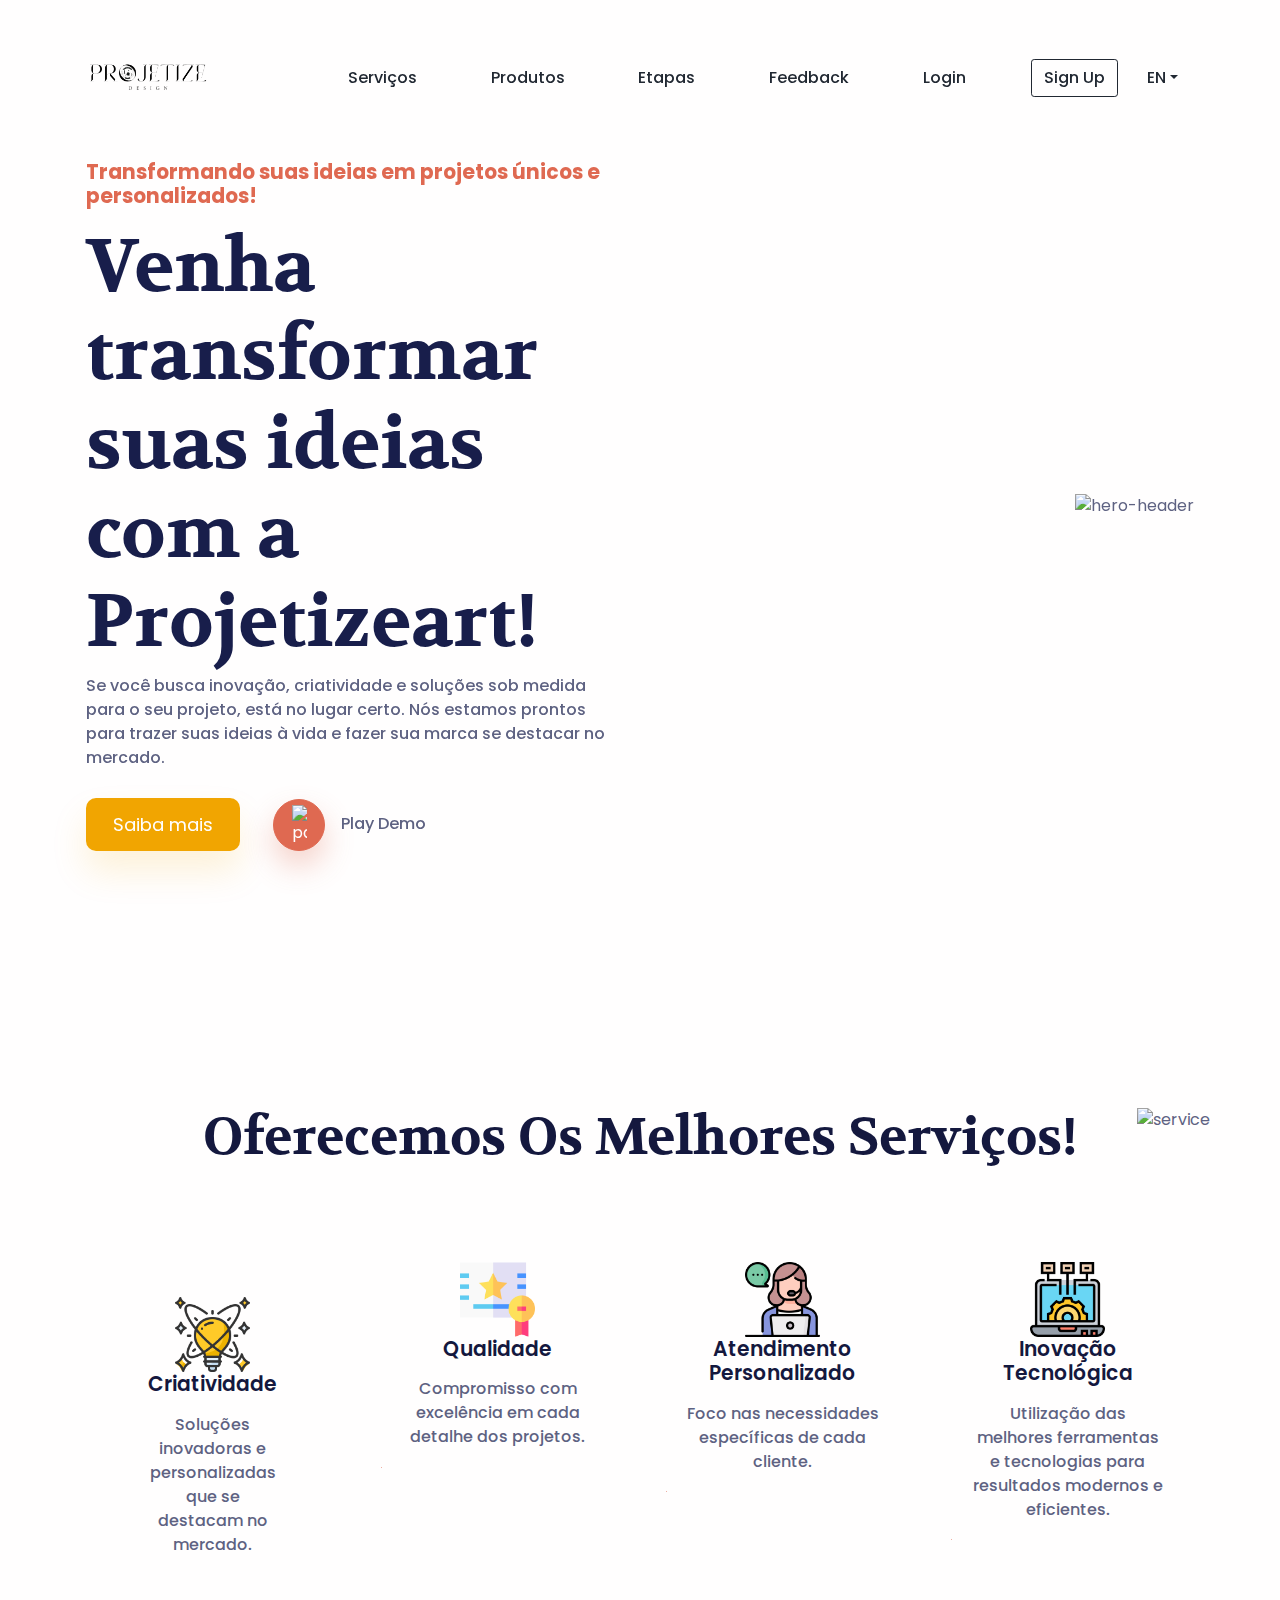
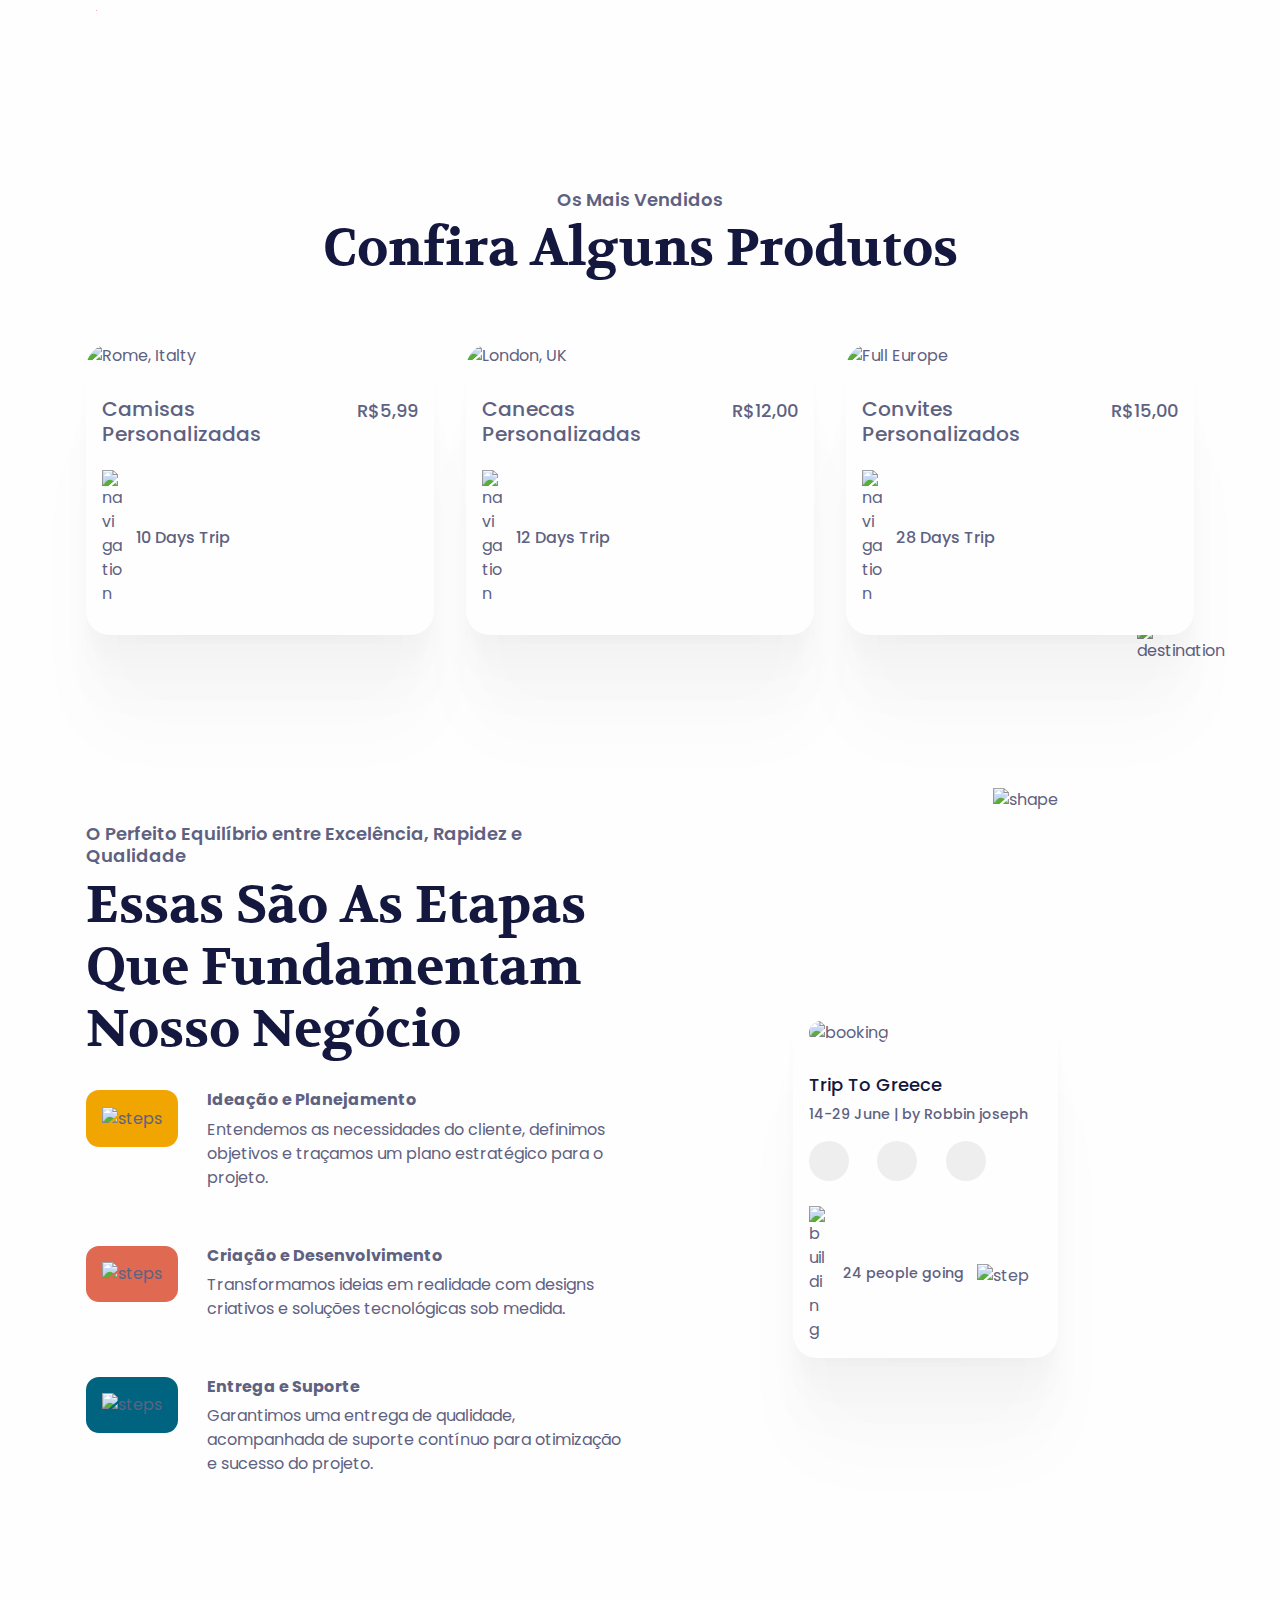
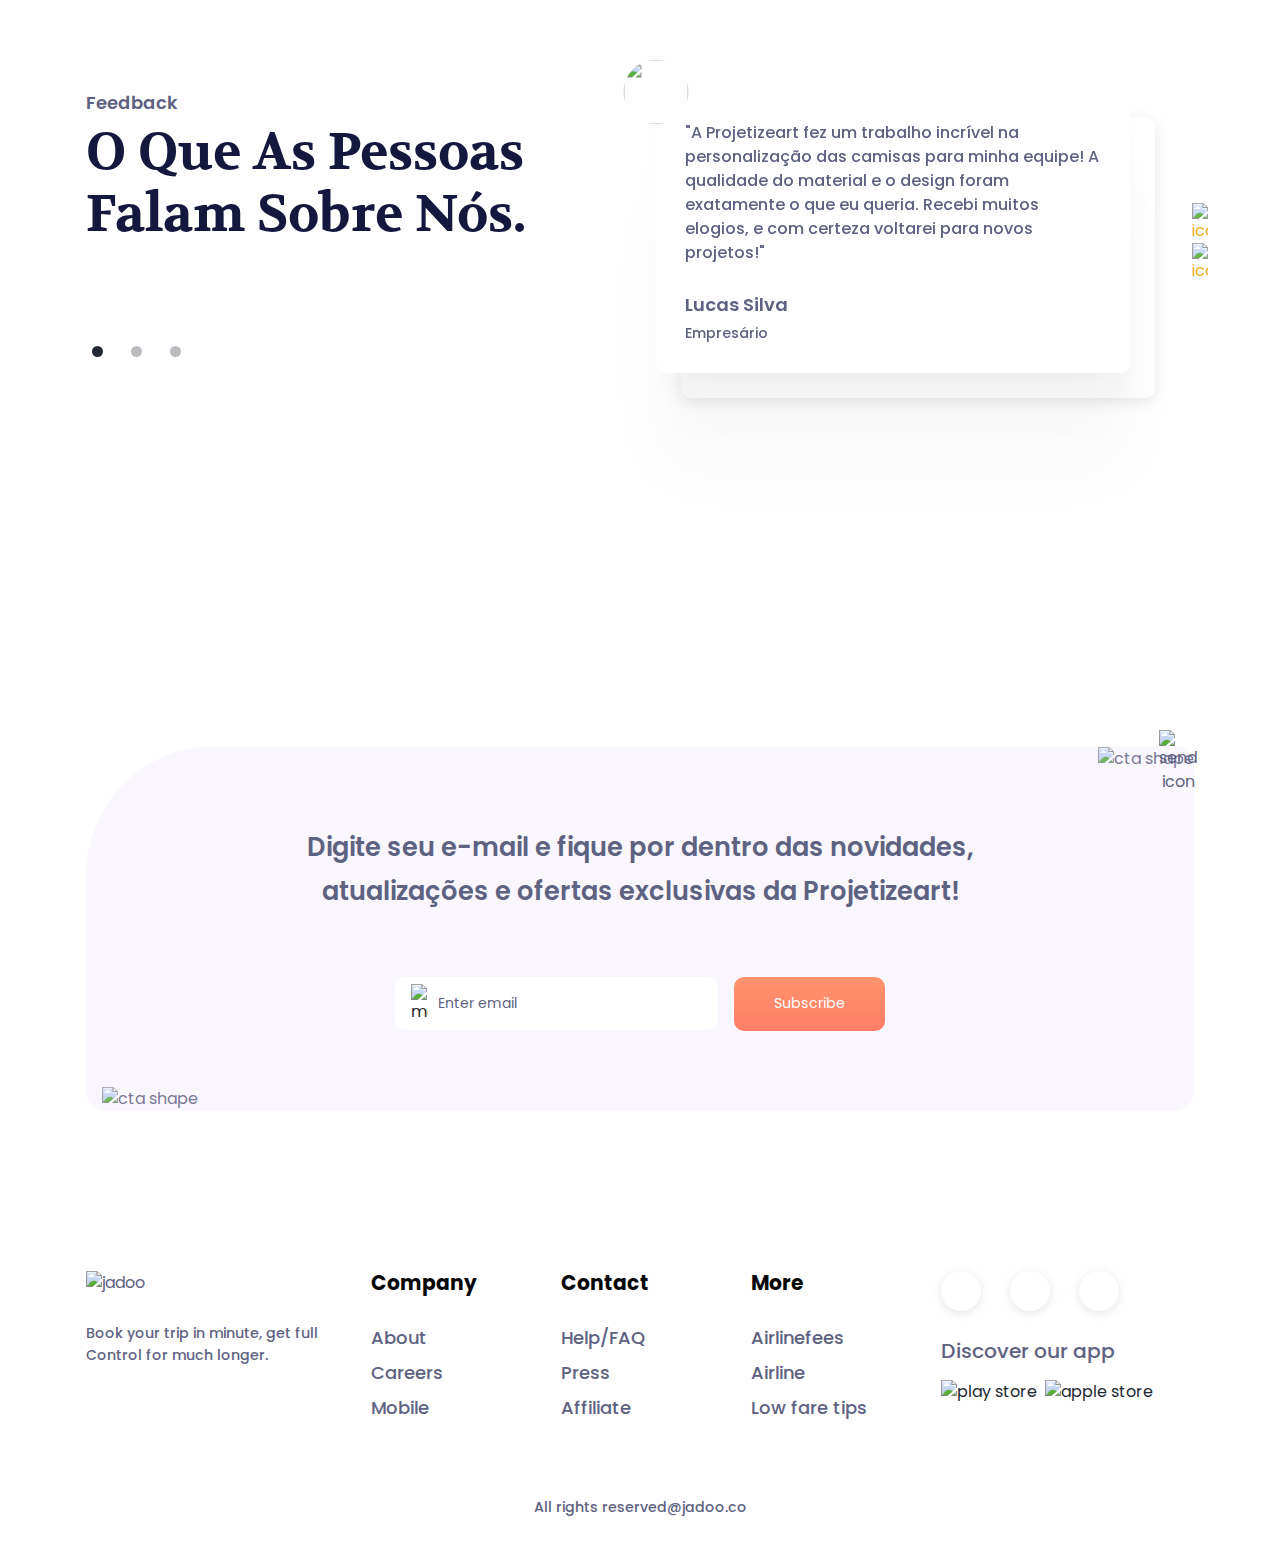
==== public/index.html @ 38a21a93 "algumas alterações ae" ====
<!DOCTYPE html>
<html lang="pt-BR" dir="ltr">

<head>
<meta charset="utf-8">
<meta http-equiv="X-UA-Compatible" content="IE=edge">
<meta name="viewport" content="width=device-width, initial-scale=1">


<!-- ===============================================-->
<!--    Document Title-->
<!-- ===============================================-->
<title>Projetizeart - A empresa que não conhece limites</title>


<!-- ===============================================-->
<!--    Favicons-->
<!-- ===============================================-->
<link rel="apple-touch-icon" sizes="180x180" href="assets/img/favicons/apple-touch-icon.png">
<link rel="icon" type="image/png" sizes="32x32" href="assets/img/favicons/favicon-32x32.png">
<link rel="icon" type="image/png" sizes="16x16" href="assets/img/favicons/favicon-16x16.png">
<link rel="shortcut icon" type="image/x-icon" href="assets/img/favicons/favicon.ico">
<link rel="manifest" href="assets/img/favicons/manifest.json">
<meta name="msapplication-TileImage" content="assets/img/favicons/mstile-150x150.png">
<meta name="theme-color" content="#ffffff">


<!-- ===============================================-->
<!--    Stylesheets-->
<!-- ===============================================-->
<link href="assets/css/theme.css" rel="stylesheet" />

</head>


<body>

<!-- ===============================================-->
<!--    Main Content-->
<!-- ===============================================-->
<main class="main" id="top">
<nav class="navbar navbar-expand-lg navbar-light fixed-top py-5 d-block" data-navbar-on-scroll="data-navbar-on-scroll">
  <div class="container"><a class="navbar-brand" href="index.html"><img src="trasnparaente-Photoroom.png" height="70" alt="logo" /></a>
    <button class="navbar-toggler" type="button" data-bs-toggle="collapse" data-bs-target="#navbarSupportedContent" aria-controls="navbarSupportedContent" aria-expanded="false" aria-label="Toggle navigation"><span class="navbar-toggler-icon"> </span></button>
    <div class="collapse navbar-collapse border-top border-lg-0 mt-4 mt-lg-0" id="navbarSupportedContent">
      <ul class="navbar-nav ms-auto pt-2 pt-lg-0 font-base align-items-lg-center align-items-start">
        <li class="nav-item px-3 px-xl-4"><a class="nav-link fw-medium" aria-current="page" href="#service">Serviços</a></li>
        <li class="nav-item px-3 px-xl-4"><a class="nav-link fw-medium" aria-current="page" href="#destination">Produtos</a></li>
        <li class="nav-item px-3 px-xl-4"><a class="nav-link fw-medium" aria-current="page" href="#booking">Etapas</a></li>
        <li class="nav-item px-3 px-xl-4"><a class="nav-link fw-medium" aria-current="page" href="#testimonial">Feedback</a></li>
        <li class="nav-item px-3 px-xl-4"><a class="nav-link fw-medium" aria-current="page" href="#!">Login</a></li>
        <li class="nav-item px-3 px-xl-4"><a class="btn btn-outline-dark order-1 order-lg-0 fw-medium" href="#!">Sign Up</a></li>
        <li class="nav-item dropdown px-3 px-lg-0"> <a class="d-inline-block ps-0 py-2 pe-3 text-decoration-none dropdown-toggle fw-medium" href="#" id="navbarDropdown" role="button" data-bs-toggle="dropdown" aria-expanded="false">EN</a>
          <ul class="dropdown-menu dropdown-menu-end border-0 shadow-lg" style="border-radius:0.3rem;" aria-labelledby="navbarDropdown">
            <li><a class="dropdown-item" href="#!">EN</a></li>
            <li><a class="dropdown-item" href="#!">BN</a></li>
          </ul>
        </li>
      </ul>
    </div>
  </div>
</nav>
<section style="padding-top: 7rem;">
  <div class="bg-holder" style="background-image:url(assets/img/hero/hero-bg.svg);">
  </div>
  <!--/.bg-holder-->

  <div class="container">
    <div class="row align-items-center">
      <div class="col-md-5 col-lg-6 order-0 order-md-1 text-end" id="divdaimagemhero"><img class="pt-5 pt-md-0 hero-img" src="https://i.pinimg.com/736x/aa/39/b1/aa39b1f60e55fd76ec1d4453498b93c7.jpg" alt="hero-header" id="heroimg" /></div>
      <div class="col-md-7 col-lg-6 text-md-start text-center py-6">
        <h4 class="fw-bold text-danger mb-3">Transformando suas ideias em projetos únicos e personalizados!</h4>
        <h1 class="hero-title">Venha transformar suas ideias com a Projetizeart!</h1>
        <p class="mb-4 fw-medium"  id="paragrafo">Se você busca inovação, criatividade e soluções sob medida para o seu projeto, está no lugar certo.
          Nós estamos prontos para trazer suas ideias à vida e fazer sua marca se destacar no mercado. </p>
        
        <div class="text-center text-md-start"> <a class="btn btn-primary btn-lg me-md-4 mb-3 mb-md-0 border-0 primary-btn-shadow" href="#!" role="button" >Saiba mais</a>
          <div class="w-100 d-block d-md-none"></div><a href="#!" role="button" data-bs-toggle="modal" data-bs-target="#popupVideo"><span class="btn btn-danger round-btn-lg rounded-circle me-3 danger-btn-shadow"> <img src="assets/img/hero/play.svg" width="15" alt="paly"/></span></a><span class="fw-medium">Play Demo</span>
          <div class="modal fade" id="popupVideo" tabindex="-1" aria-labelledby="popupVideo" aria-hidden="true">
            <div class="modal-dialog modal-dialog-centered modal-lg">
              <div class="modal-content">
                <iframe class="rounded" style="width:100%;max-height:500px;" height="500px" src="https://www.youtube.com/embed/_lhdhL4UDIo" title="YouTube video player" allow="accelerometer; autoplay; clipboard-write; encrypted-media; gyroscope; picture-in-picture" allowfullscreen="allowfullscreen"></iframe>
              </div>
            </div>
          </div>
        </div>
      </div>
    </div>
  </div>
</section>


<!-- ============================================-->
<!-- <section> begin ============================-->
<section class="pt-5 pt-md-9" id="service">

  <div class="container">
    <div class="position-absolute z-index--1 end-0 d-none d-lg-block"><img src="assets/img/category/shape.svg" style="max-width: 200px" alt="service" /></div>
    <div class="mb-7 text-center">
      <h5 class="text-secondary"></h5>
<h3 class="fs-xl-10 fs-lg-8 fs-7 fw-bold font-cursive text-capitalize">Oferecemos os melhores serviços!</h3>
    </div>
    <div class="row">
      <div class="col-lg-3 col-sm-6 mb-6">
        <div class="card service-card shadow-hover rounded-3 text-center align-items-center">
          <div class="card-body p-xxl-5 p-7"> <img src="creativity.png" width="75" alt="Service" />
            <h4 class="mb-3">Criatividade</h4>
            <p class="mb-0 fw-medium">Soluções inovadoras e personalizadas que se destacam no mercado.</p>
          </div>
        </div>
      </div>
      <div class="col-lg-3 col-sm-6 mb-6">
        <div class="card service-card shadow-hover rounded-3 text-center align-items-center">
          <div class="card-body p-xxl-5 p-4"> <img src="diploma.png" width="75" alt="Service" />
            <h4 class="mb-3">Qualidade </h4>
            <p class="mb-0 fw-medium">Compromisso com excelência em cada detalhe dos projetos.</p>
          </div>
        </div>
      </div>
      <div class="col-lg-3 col-sm-6 mb-6">
        <div class="card service-card shadow-hover rounded-3 text-center align-items-center">
          <div class="card-body p-xxl-5 p-4"> <img src="customer-service.png" width="75" alt="Service" />
            <h4 class="mb-3">Atendimento Personalizado</h4>
            <p class="mb-0 fw-medium">Foco nas necessidades específicas de cada cliente.</p>
          </div>
        </div>
      </div>
      <div class="col-lg-3 col-sm-6 mb-6">
        <div class="card service-card shadow-hover rounded-3 text-center align-items-center">
          <div class="card-body p-xxl-5 p-4"> <img src="technology.png" width="75"   alt="Service" />
            <h4 class="mb-3">Inovação Tecnológica</h4>
            <p class="mb-0 fw-medium">Utilização das melhores ferramentas e tecnologias para resultados modernos e eficientes.</p>
          </div>
        </div>
      </div>
    </div>
  </div><!-- end of .container-->

</section>
<!-- <section> close ============================-->
<!-- ============================================-->




<!-- ============================================-->
<!-- <section> begin ============================-->
<section class="pt-5" id="destination">

  <div class="container">
    <div class="position-absolute start-100 bottom-0 translate-middle-x d-none d-xl-block ms-xl-n4"><img src="assets/img/dest/shape.svg" alt="destination" /></div>
    <div class="mb-7 text-center">
      <h5 class="text-secondary">Os Mais Vendidos </h5>
      <h3 class="fs-xl-10 fs-lg-8 fs-7 fw-bold font-cursive text-capitalize">Confira Alguns Produtos</h3>
    </div>
    <div class="row">
      <div class="col-md-4 mb-4">
        <div class="card overflow-hidden shadow"> <img class="card-img-top" src="https://i.pinimg.com/736x/10/f7/a8/10f7a849748e02e2413b903999550865.jpg" alt="Rome, Italty" />
          <div class="card-body py-4 px-3">
            <div class="d-flex flex-column flex-lg-row justify-content-between mb-3">
              <h4 class="text-secondary fw-medium"><a class="link-900 text-decoration-none stretched-link" href="#!">Camisas Personalizadas</a></h4><span class="fs-1 fw-medium">R$5,99</span>
            </div>
            <div class="d-flex align-items-center"> <img src="assets/img/dest/navigation.svg" style="margin-right: 14px" width="20" alt="navigation" /><span class="fs-0 fw-medium">10 Days Trip</span></div>
          </div>
        </div>
      </div>
      <div class="col-md-4 mb-4">
        <div class="card overflow-hidden shadow"> <img class="card-img-top" src="https://i.pinimg.com/736x/6b/70/08/6b700849c3c724a074a6d6b54621af32.jpg" alt="London, UK" />
          <div class="card-body py-4 px-3">
            <div class="d-flex flex-column flex-lg-row justify-content-between mb-3">
              <h4 class="text-secondary fw-medium"><a class="link-900 text-decoration-none stretched-link" href="#!">Canecas Personalizadas</a></h4><span class="fs-1 fw-medium">R$12,00</span>
            </div>
            <div class="d-flex align-items-center"> <img src="assets/img/dest/navigation.svg" style="margin-right: 14px" width="20" alt="navigation" /><span class="fs-0 fw-medium">12 Days Trip</span></div>
          </div>
        </div>
      </div>
      <div class="col-md-4 mb-4">
        <div class="card overflow-hidden shadow"> <img class="card-img-top" src="https://i.pinimg.com/736x/61/1d/9f/611d9f9b983f3761cf774f1614e0834f.jpg" alt="Full Europe" />
          <div class="card-body py-4 px-3">
            <div class="d-flex flex-column flex-lg-row justify-content-between mb-3">
              <h4 class="text-secondary fw-medium"><a class="link-900 text-decoration-none stretched-link" href="#!">Convites Personalizados</a></h4><span class="fs-1 fw-medium">R$15,00</span>
            </div>
            <div class="d-flex align-items-center"> <img src="assets/img/dest/navigation.svg" style="margin-right: 14px" width="20" alt="navigation" /><span class="fs-0 fw-medium">28 Days Trip</span></div>
          </div>
        </div>
      </div>
    </div>
  </div><!-- end of .container-->

</section>
<!-- <section> close ============================-->
<!-- ============================================-->




<!-- ============================================-->
<!-- <section> begin ============================-->
<section id="booking">

  <div class="container">
    <div class="row align-items-center">
      <div class="col-lg-6">
        <div class="mb-4 text-start">
          <h5 class="text-secondary">O Perfeito Equilíbrio entre Excelência, Rapidez e Qualidade </h5>
          <h3 class="fs-xl-10 fs-lg-8 fs-7 fw-bold font-cursive text-capitalize">Essas são as Etapas que fundamentam nosso negócio</h3>
        </div>
        <div class="d-flex align-items-start mb-5">
          <div class="bg-primary me-sm-4 me-3 p-3" style="border-radius: 13px"> <img src="assets/img/steps/selection.svg" width="22" alt="steps" /></div>
          <div class="flex-1">
            <h5 class="text-secondary fw-bold fs-0">Ideação e Planejamento</h5>
            <p>Entendemos as necessidades do cliente, definimos objetivos e traçamos um plano estratégico para o projeto.</p>
          </div>
        </div>
        <div class="d-flex align-items-start mb-5">
          <div class="bg-danger me-sm-4 me-3 p-3" style="border-radius: 13px"> <img src="assets/img/steps/water-sport.svg" width="22" alt="steps" /></div>
          <div class="flex-1">
            <h5 class="text-secondary fw-bold fs-0">Criação e Desenvolvimento</h5>
            <p>Transformamos ideias em realidade com designs criativos e soluções tecnológicas sob medida.</p>
          </div>
        </div>
        <div class="d-flex align-items-start mb-5">
          <div class="bg-info me-sm-4 me-3 p-3" style="border-radius: 13px"> <img src="assets/img/steps/taxi.svg" width="22" alt="steps" /></div>
          <div class="flex-1">
            <h5 class="text-secondary fw-bold fs-0">Entrega e Suporte</h5>
            <p>Garantimos uma entrega de qualidade, acompanhada de suporte contínuo para otimização e sucesso do projeto.</p>
          </div>
        </div>
      </div>
      <div class="col-lg-6 d-flex justify-content-center align-items-start">
        <div class="card position-relative shadow" style="max-width: 370px;">
          <div class="position-absolute z-index--1 me-10 me-xxl-0" style="right:-160px;top:-210px;"> <img src="assets/img/steps/bg.png" style="max-width:550px;" alt="shape" /></div>
          <div class="card-body p-3"> <img class="mb-4 mt-2 rounded-2 w-100" src="assets/img/steps/booking-img.jpg" alt="booking" />
            <div>
              <h5 class="fw-medium">Trip To Greece</h5>
              <p class="fs--1 mb-3 fw-medium">14-29 June | by Robbin joseph</p>
              <div class="icon-group mb-4"> <span class="btn icon-item"> <img src="assets/img/steps/leaf.svg" alt=""/></span><span class="btn icon-item"> <img src="assets/img/steps/map.svg" alt=""/></span><span class="btn icon-item"> <img src="assets/img/steps/send.svg" alt=""/></span>
              </div>
              <div class="d-flex align-items-center justify-content-between">
                <div class="d-flex align-items-center mt-n1"><img class="me-3" src="assets/img/steps/building.svg" width="18" alt="building" /><span class="fs--1 fw-medium">24 people going</span></div>
                <div class="show-onhover position-relative">
                  <div class="card hideEl shadow position-absolute end-0 start-xl-50 bottom-100 translate-xl-middle-x ms-3" style="width: 260px;border-radius:18px;">
                    <div class="card-body py-3">
                      <div class="d-flex">
                        <div style="margin-right: 10px"> <img class="rounded-circle" src="assets/img/steps/favorite-placeholder.png" width="50" alt="favorite" /></div>
                        <div>
                          <p class="fs--1 mb-1 fw-medium">Ongoing </p>
                          <h5 class="fw-medium mb-3">Trip to rome</h5>
                          <h6 class="fs--1 fw-medium mb-2"><span>40%</span> completed</h6>
                          <div class="progress" style="height: 6px;">
                            <div class="progress-bar" role="progressbar" style="width: 40%;" aria-valuenow="25" aria-valuemin="0" aria-valuemax="100"></div>
                          </div>
                        </div>
                      </div>
                    </div>
                  </div>
                  <button class="btn"> <img src="assets/img/steps/heart.svg" width="20" alt="step" /></button>
                </div>
              </div>
            </div>
          </div>
        </div>
      </div>
    </div>
  </div><!-- end of .container-->

</section>
<!-- <section> close ============================-->
<!-- ============================================-->




<!-- ============================================-->
<!-- <section> begin ============================-->
<section id="testimonial">

  <div class="container">
    <div class="row">
      <div class="col-lg-5">
        <div class="mb-8 text-start">
          <h5 class="text-secondary">Feedback </h5>
          <h3 class="fs-xl-10 fs-lg-8 fs-7 fw-bold font-cursive text-capitalize">O que as pessoas falam sobre nós.</h3>
        </div>
      </div>
      <div class="col-lg-1"></div>
      <div class="col-lg-6">
        <div class="pe-7 ps-5 ps-lg-0">
          <div class="carousel slide carousel-fade position-static" id="testimonialIndicator" data-bs-ride="carousel">
            <div class="carousel-indicators">
              <button class="active" type="button" data-bs-target="#testimonialIndicator" data-bs-slide-to="0" aria-current="true" aria-label="Testimonial 0"></button>
              <button class="false" type="button" data-bs-target="#testimonialIndicator" data-bs-slide-to="1" aria-current="true" aria-label="Testimonial 1"></button>
              <button class="false" type="button" data-bs-target="#testimonialIndicator" data-bs-slide-to="2" aria-current="true" aria-label="Testimonial 2"></button>
            </div>
            <div class="carousel-inner">
              <div class="carousel-item position-relative active">
                <div class="card shadow" style="border-radius:10px;">
                  <div class="position-absolute start-0 top-0 translate-middle"> <img class="rounded-circle fit-cover" src="https://i.pinimg.com/474x/07/03/b0/0703b02b6c63412f7c9cdd7592ba2511.jpg" height="65" width="65" alt="" /></div>
                  <div class="card-body p-4">
                    <p class="fw-medium mb-4">&quot;A Projetizeart fez um trabalho incrível na personalização das camisas para minha equipe! A qualidade do material e o design foram exatamente o que eu queria. Recebi muitos elogios, e com certeza voltarei para novos projetos!&quot;</p>
                    <h5 class="text-secondary">Lucas Silva</h5>
                    <p class="fw-medium fs--1 mb-0">Empresário</p>
                  </div>
                </div>
                <div class="card shadow-sm position-absolute top-0 z-index--1 mb-3 w-100 h-100" style="border-radius:10px;transform:translate(25px, 25px)"> </div>
              </div>
              <div class="carousel-item position-relative ">
                <div class="card shadow" style="border-radius:10px;">
                  <div class="position-absolute start-0 top-0 translate-middle"> 
                    <img class="rounded-circle fit-cover" src="https://static.vecteezy.com/ti/fotos-gratis/p2/46966581-retrato-do-uma-jovem-o-negocio-mulher-dentro-uma-preto-terno-gratis-foto.jpeg" height="65" width="65" alt="" /></div>
                  <div class="card-body p-4">
                    <p class="fw-medium mb-4">&quot;A Projetizeart trouxe um toque único aos convites do meu evento. O design foi personalizado de acordo com minha visão, e a qualidade do produto final superou minhas expectativas. Recomendo de olhos fechados!&quot;</p>
                    <h5 class="text-secondary">Ana Costa</h5>
                    <p class="fw-medium fs--1 mb-0">Empreendedora Digital</p>
                  </div>
                </div>
<div class="card shadow-sm position-absolute top-0 z-index--1 mb-3 w-100 h-100" style="border-radius:10px;transform:translate(25px, 25px)"> </div>
</div>
<div class="carousel-item position-relative ">
<div class="card shadow" style="border-radius:10px;">
<div class="position-absolute start-0 top-0 translate-middle"> <img class="rounded-circle fit-cover" src="https://i.pinimg.com/736x/f3/25/81/f32581bc4fb29227428cdbd957d6535b.jpg" height="65" width="65" alt="" /></div>
<div class="card-body p-4">
<p class="fw-medium mb-4">&quot;Solicitei banners personalizados para uma campanha e a Projetizeart entregou um trabalho impecável. A atenção aos detalhes e o cuidado com o design fez toda a diferença na nossa divulgação. Ótimo atendimento e entrega rápida!&quot;</p>
<h5 class="text-secondary">Carlos Almeida</h5>
<p class="fw-medium fs--1 mb-0">Diretor de Marketing</p>
</div>
</div>
                <div class="card shadow-sm position-absolute top-0 z-index--1 mb-3 w-100 h-100" style="border-radius:10px;transform:translate(25px, 25px)"> </div>
              </div>
            </div>
            <div class="carousel-navigation d-flex flex-column flex-between-center position-absolute end-0 top-lg-50 bottom-0 translate-middle-y z-index-1 me-3 me-lg-0" style="height:60px;width:20px;">
              <button class="carousel-control-prev position-static" type="button" data-bs-target="#testimonialIndicator" data-bs-slide="prev"><img src="assets/img/icons/up.svg" width="16" alt="icon" /></button>
              <button class="carousel-control-next position-static" type="button" data-bs-target="#testimonialIndicator" data-bs-slide="next"><img src="assets/img/icons/down.svg" width="16" alt="icon" /></button>
            </div>
          </div>
        </div>
      </div>
    </div>
  </div><!-- end of .container-->

</section>
<!-- <section> close ============================-->
<!-- ============================================-->


<div class="position-relative pt-9 pt-lg-8 pb-6 pb-lg-8">
  <div class="container">
    <div class="row row-cols-lg-5 row-cols-md-3 row-cols-2 flex-center">
      <div class="col">
        <div class="card shadow-hover mb-4" style="border-radius:10px;">
          <div class="card-body text-center"> <img class="img-fluid" src="assets/img/partner/1.png" alt="" /></div>
        </div>
      </div>
      <div class="col">
        <div class="card shadow-hover mb-4" style="border-radius:10px;">
          <div class="card-body text-center"> <img class="img-fluid" src="assets/img/partner/2.png" alt="" /></div>
        </div>
      </div>
      <div class="col">
        <div class="card shadow-hover mb-4" style="border-radius:10px;">
          <div class="card-body text-center"> <img class="img-fluid" src="assets/img/partner/3.png" alt="" /></div>
        </div>
      </div>
      <div class="col">
        <div class="card shadow-hover mb-4" style="border-radius:10px;">
          <div class="card-body text-center"> <img class="img-fluid" src="assets/img/partner/4.png" alt="" /></div>
        </div>
      </div>
      <div class="col">
        <div class="card shadow-hover mb-4" style="border-radius:10px;">
          <div class="card-body text-center"> <img class="img-fluid" src="assets/img/partner/5.png" alt="" /></div>
        </div>
      </div>
    </div>
  </div>
</div>


<!-- ============================================-->
<!-- <section> begin ============================-->
<section class="pt-6">

  <div class="container">
    <div class="py-8 px-5 position-relative text-center" style="background-color: rgba(223, 215, 249, 0.199);border-radius: 129px 20px 20px 20px;">
      <div class="position-absolute start-100 top-0 translate-middle ms-md-n3 ms-n4 mt-3"> <img src="assets/img/cta/send.png" style="max-width:70px;" alt="send icon" /></div>
      <div class="position-absolute end-0 top-0 z-index--1"> <img src="assets/img/cta/shape-bg2.png" width="264" alt="cta shape" /></div>
      <div class="position-absolute start-0 bottom-0 ms-3 z-index--1 d-none d-sm-block"> <img src="assets/img/cta/shape-bg1.png" style="max-width: 340px;" alt="cta shape" /></div>
      <div class="row justify-content-center">
        <div class="col-lg-8 col-md-10">
          <h2 class="text-secondary lh-1-7 mb-7">Digite seu e-mail e fique por dentro das novidades, atualizações e ofertas exclusivas da Projetizeart!</h2>
          <form class="row g-3 align-items-center w-lg-75 mx-auto">
            <div class="col-sm">
              <div class="input-group-icon">
                <input class="form-control form-little-squirrel-control" type="email" placeholder="Enter email " aria-label="email" /><img class="input-box-icon" src="assets/img/cta/mail.svg" width="17" alt="mail" />
              </div>
            </div>
            <div class="col-sm-auto">
              <button class="btn btn-danger orange-gradient-btn fs--1">Subscribe</button>
            </div>
          </form>
        </div>
      </div>
    </div>
  </div><!-- end of .container-->

</section>
<!-- <section> close ============================-->
<!-- ============================================-->




<!-- ============================================-->
<!-- <section> begin ============================-->
<section class="pb-0 pb-lg-4">

  <div class="container">
    <div class="row">
      <div class="col-lg-3 col-md-7 col-12 mb-4 mb-md-6 mb-lg-0 order-0"> <img class="mb-4" src="assets/img/logo2.svg" width="150" alt="jadoo" />
        <p class="fs--1 text-secondary mb-0 fw-medium">Book your trip in minute, get full Control for much longer.</p>
      </div>
      <div class="col-lg-2 col-md-4 mb-4 mb-lg-0 order-lg-1 order-md-2">
        <h4 class="footer-heading-color fw-bold font-sans-serif mb-3 mb-lg-4">Company</h4>
        <ul class="list-unstyled mb-0">
          <li class="mb-2"><a class="link-900 fs-1 fw-medium text-decoration-none" href="#!">About</a></li>
          <li class="mb-2"><a class="link-900 fs-1 fw-medium text-decoration-none" href="#!">Careers</a></li>
          <li class="mb-2"><a class="link-900 fs-1 fw-medium text-decoration-none" href="#!">Mobile</a></li>
        </ul>
      </div>
      <div class="col-lg-2 col-md-4 mb-4 mb-lg-0 order-lg-2 order-md-3">
        <h4 class="footer-heading-color fw-bold font-sans-serif mb-3 mb-lg-4">Contact</h4>
        <ul class="list-unstyled mb-0">
          <li class="mb-2"><a class="link-900 fs-1 fw-medium text-decoration-none" href="#!">Help/FAQ</a></li>
          <li class="mb-2"><a class="link-900 fs-1 fw-medium text-decoration-none" href="#!">Press</a></li>
          <li class="mb-2"><a class="link-900 fs-1 fw-medium text-decoration-none" href="#!">Affiliate</a></li>
        </ul>
      </div>
      <div class="col-lg-2 col-md-4 mb-4 mb-lg-0 order-lg-3 order-md-4">
        <h4 class="footer-heading-color fw-bold font-sans-serif mb-3 mb-lg-4">More</h4>
        <ul class="list-unstyled mb-0">
          <li class="mb-2"><a class="link-900 fs-1 fw-medium text-decoration-none" href="#!">Airlinefees</a></li>
          <li class="mb-2"><a class="link-900 fs-1 fw-medium text-decoration-none" href="#!">Airline</a></li>
          <li class="mb-2"><a class="link-900 fs-1 fw-medium text-decoration-none" href="#!">Low fare tips</a></li>
        </ul>
      </div>
      <div class="col-lg-3 col-md-5 col-12 mb-4 mb-md-6 mb-lg-0 order-lg-4 order-md-1">
        <div class="icon-group mb-4"> <a class="text-decoration-none icon-item shadow-social" id="facebook" href="#!"><i class="fab fa-facebook-f"> </i></a><a class="text-decoration-none icon-item shadow-social" id="instagram" href="#!"><i class="fab fa-instagram"> </i></a><a class="text-decoration-none icon-item shadow-social" id="twitter" href="#!"><i class="fab fa-twitter"> </i></a></div>
        <h4 class="fw-medium font-sans-serif text-secondary mb-3">Discover our app</h4>
        <div class="d-flex align-items-center"> <a href="#!"> <img class="me-2" src="assets/img/play-store.png" alt="play store" /></a><a href="#!"> <img src="assets/img/apple-store.png" alt="apple store" /></a></div>
      </div>
    </div>
  </div><!-- end of .container-->

</section>
<!-- <section> close ============================-->
<!-- ============================================-->


<div class="py-5 text-center">
  <p class="mb-0 text-secondary fs--1 fw-medium">All rights reserved@jadoo.co </p>
</div>
</main>
<!-- ===============================================-->
<!--    End of Main Content-->
<!-- ===============================================-->




<!-- ===============================================-->
<!--    JavaScripts-->
<!-- ===============================================-->
<script src="vendors/@popperjs/popper.min.js"></script>
<script src="vendors/bootstrap/bootstrap.min.js"></script>
<script src="vendors/is/is.min.js"></script>
<script src="https://polyfill.io/v3/polyfill.min.js?features=window.scroll"></script>
<script src="vendors/fontawesome/all.min.js"></script>
<script src="assets/js/theme.js"></script>

<link href="https://fonts.googleapis.com/css2?family=Poppins:wght@400;500;600;700&amp;family=Volkhov:wght@700&amp;display=swap" rel="stylesheet">
<script>
  function alterarImagem() {
const imagem = document.getElementById('heroimg');
if (window.innerWidth > 768) {
  imagem.src = 'https://i.pinimg.com/736x/d1/63/04/d163047aacf8bfb177810f198fcbc2f1.jpg'; // Caminho da nova imagem
} else {
  imagem.src = 'https://i.pinimg.com/736x/aa/39/b1/aa39b1f60e55fd76ec1d4453498b93c7.jpg'; // Caminho da imagem padrão
}
}

// Verifica a largura da tela ao carregar a página
alterarImagem();

// Adiciona um listener para mudanças no tamanho da janela
window.addEventListener('resize', alterarImagem);
</script>
</body>

</html>
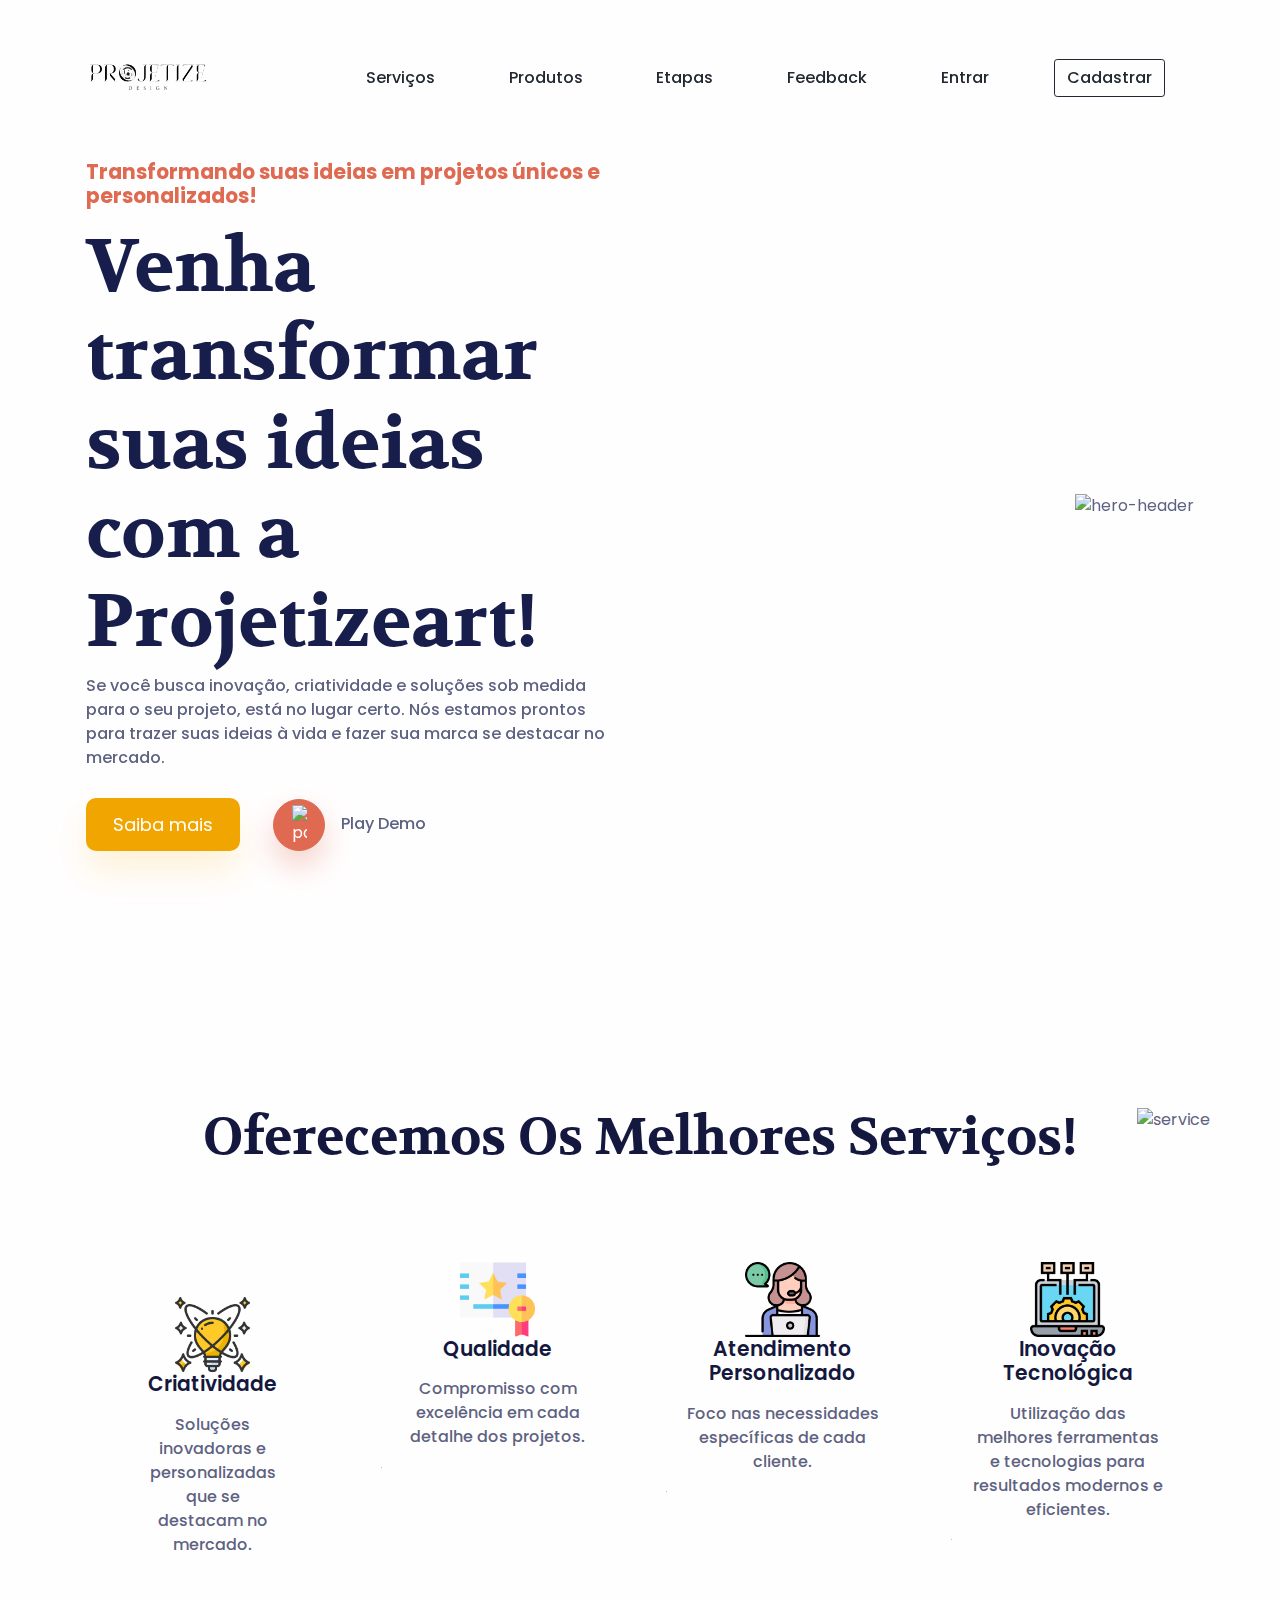
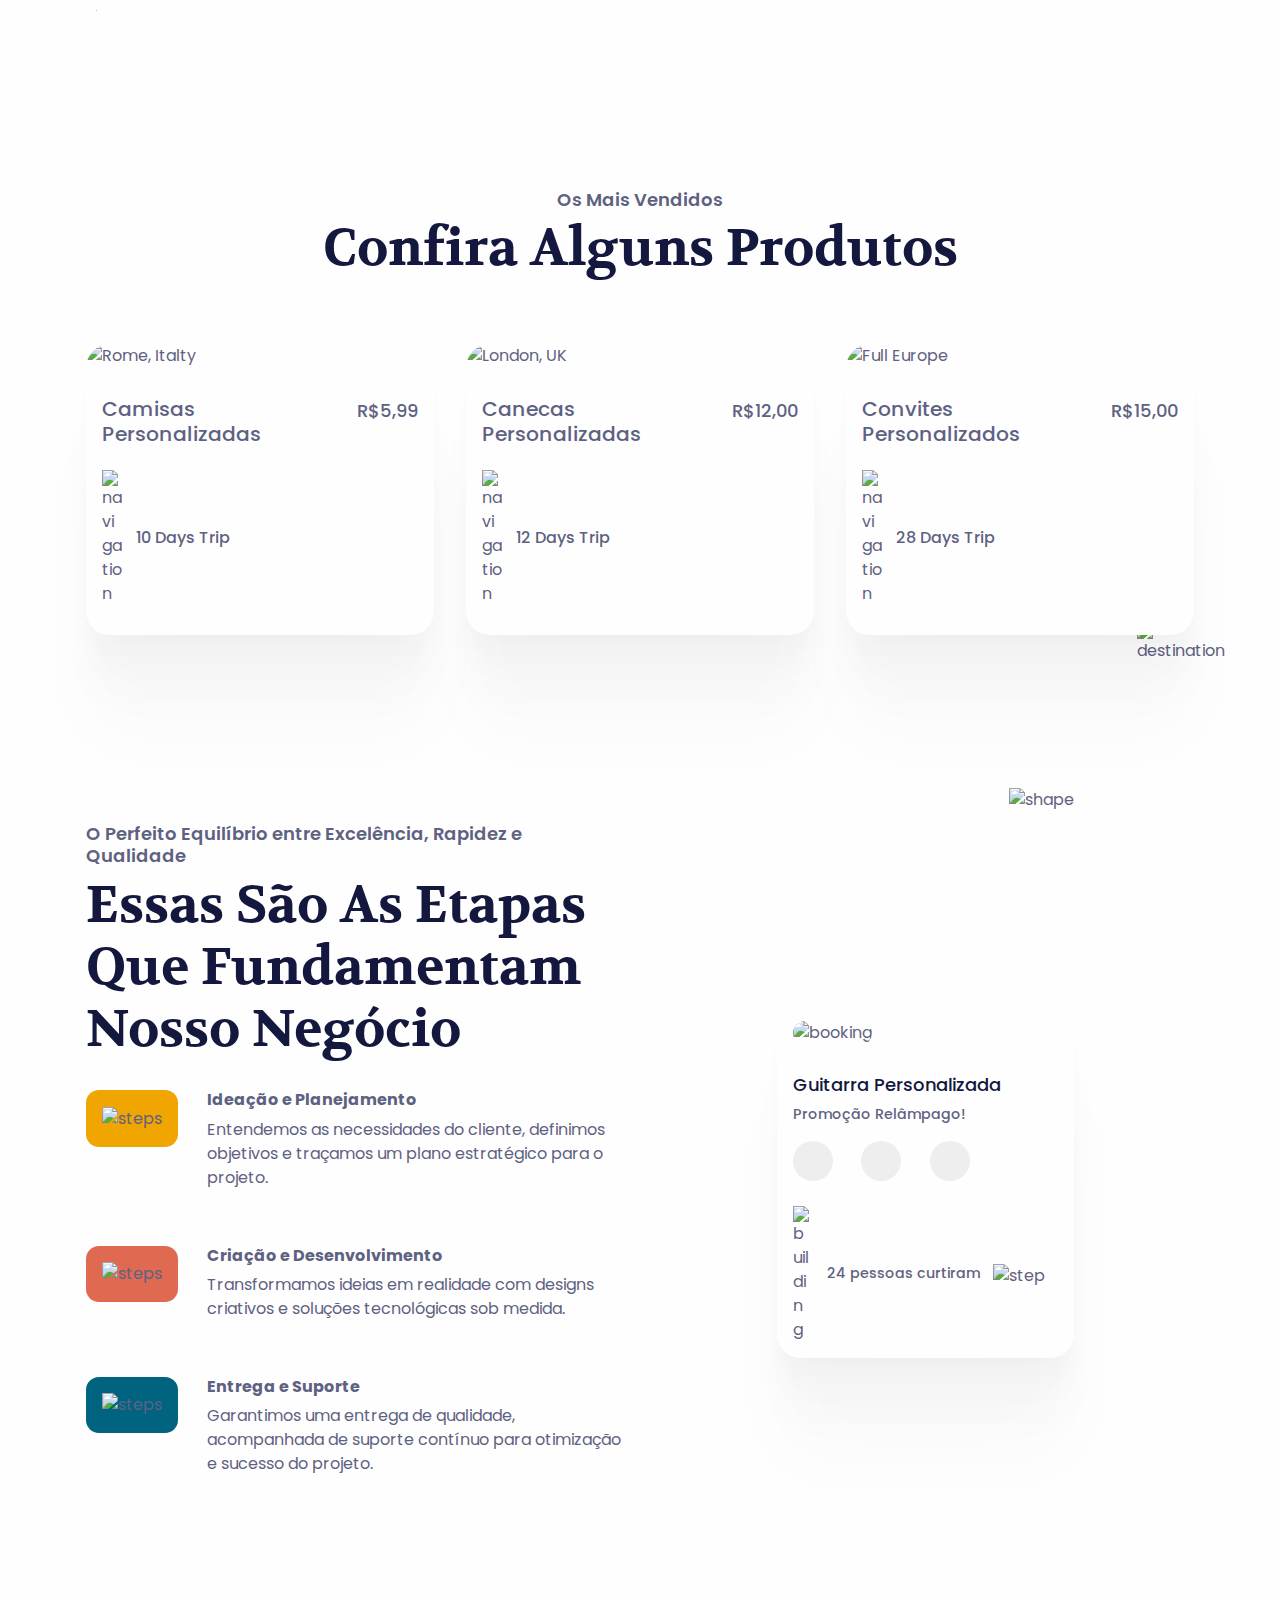
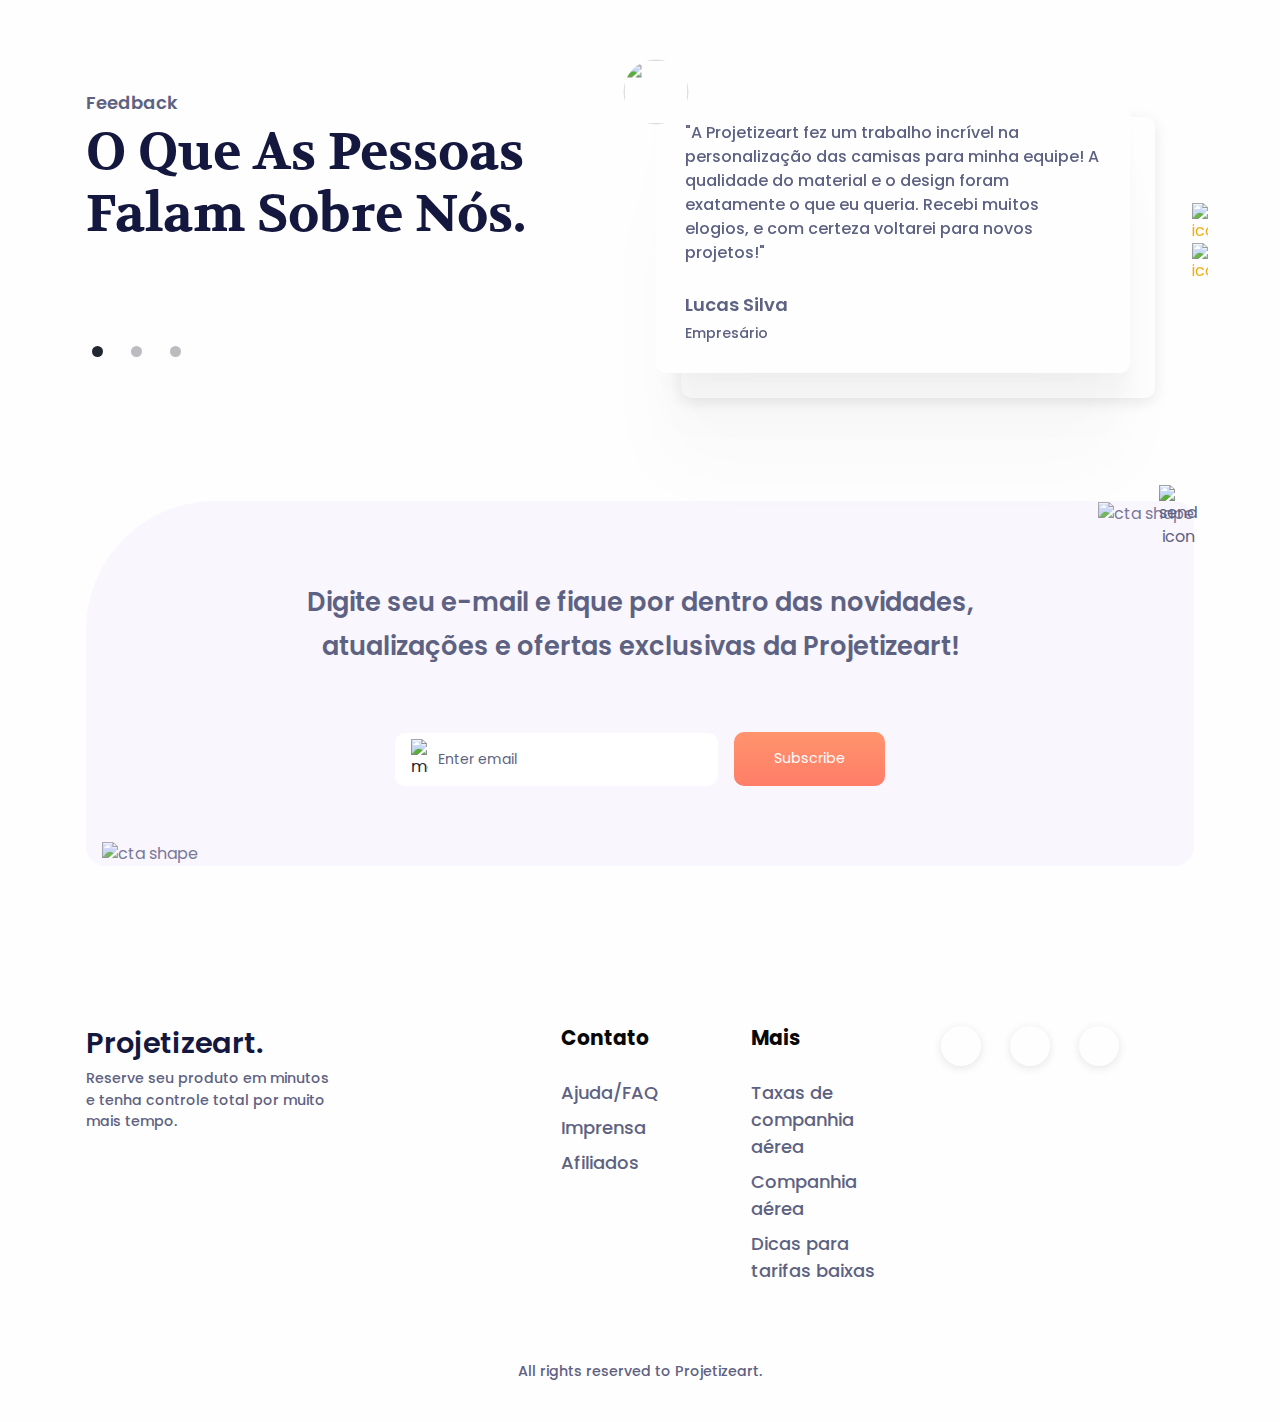
==== commit a15c77bf: "mais alterações" ====
--- a/public/index.html
+++ b/public/index.html
@@ -48,14 +48,9 @@
         <li class="nav-item px-3 px-xl-4"><a class="nav-link fw-medium" aria-current="page" href="#destination">Produtos</a></li>
         <li class="nav-item px-3 px-xl-4"><a class="nav-link fw-medium" aria-current="page" href="#booking">Etapas</a></li>
         <li class="nav-item px-3 px-xl-4"><a class="nav-link fw-medium" aria-current="page" href="#testimonial">Feedback</a></li>
-        <li class="nav-item px-3 px-xl-4"><a class="nav-link fw-medium" aria-current="page" href="#!">Login</a></li>
-        <li class="nav-item px-3 px-xl-4"><a class="btn btn-outline-dark order-1 order-lg-0 fw-medium" href="#!">Sign Up</a></li>
-        <li class="nav-item dropdown px-3 px-lg-0"> <a class="d-inline-block ps-0 py-2 pe-3 text-decoration-none dropdown-toggle fw-medium" href="#" id="navbarDropdown" role="button" data-bs-toggle="dropdown" aria-expanded="false">EN</a>
-          <ul class="dropdown-menu dropdown-menu-end border-0 shadow-lg" style="border-radius:0.3rem;" aria-labelledby="navbarDropdown">
-            <li><a class="dropdown-item" href="#!">EN</a></li>
-            <li><a class="dropdown-item" href="#!">BN</a></li>
-          </ul>
-        </li>
+        <li class="nav-item px-3 px-xl-4"><a class="nav-link fw-medium" aria-current="page" href="#!">Entrar</a></li>
+        <li class="nav-item px-3 px-xl-4"><a class="btn btn-outline-dark order-1 order-lg-0 fw-medium" href="#!">Cadastrar</a></li>
+      
       </ul>
     </div>
   </div>
@@ -79,7 +74,7 @@
           <div class="modal fade" id="popupVideo" tabindex="-1" aria-labelledby="popupVideo" aria-hidden="true">
             <div class="modal-dialog modal-dialog-centered modal-lg">
               <div class="modal-content">
-                <iframe class="rounded" style="width:100%;max-height:500px;" height="500px" src="https://www.youtube.com/embed/_lhdhL4UDIo" title="YouTube video player" allow="accelerometer; autoplay; clipboard-write; encrypted-media; gyroscope; picture-in-picture" allowfullscreen="allowfullscreen"></iframe>
+                <iframe class="rounded" style="width:100%;max-height:500px;" height="500px" src="https://www.youtube.com/embed/UY8wC_cbfUo?si=FtgY4nNfsAk2k5MY" title="YouTube video player" allow="accelerometer; autoplay; clipboard-write; encrypted-media; gyroscope; picture-in-picture" allowfullscreen="allowfullscreen"></iframe>
               </div>
             </div>
           </div>
@@ -230,14 +225,14 @@
       <div class="col-lg-6 d-flex justify-content-center align-items-start">
         <div class="card position-relative shadow" style="max-width: 370px;">
           <div class="position-absolute z-index--1 me-10 me-xxl-0" style="right:-160px;top:-210px;"> <img src="assets/img/steps/bg.png" style="max-width:550px;" alt="shape" /></div>
-          <div class="card-body p-3"> <img class="mb-4 mt-2 rounded-2 w-100" src="assets/img/steps/booking-img.jpg" alt="booking" />
+          <div class="card-body p-3"> <img class="mb-4 mt-2 rounded-2 w-100" src="https://i.pinimg.com/736x/7d/8d/ff/7d8dff4ce60d4fa061495493904ed357.jpg" alt="booking" />
             <div>
-              <h5 class="fw-medium">Trip To Greece</h5>
-              <p class="fs--1 mb-3 fw-medium">14-29 June | by Robbin joseph</p>
+              <h5 class="fw-medium">Guitarra Personalizada</h5>
+              <p class="fs--1 mb-3 fw-medium">Promoção Relâmpago!</p>
               <div class="icon-group mb-4"> <span class="btn icon-item"> <img src="assets/img/steps/leaf.svg" alt=""/></span><span class="btn icon-item"> <img src="assets/img/steps/map.svg" alt=""/></span><span class="btn icon-item"> <img src="assets/img/steps/send.svg" alt=""/></span>
               </div>
               <div class="d-flex align-items-center justify-content-between">
-                <div class="d-flex align-items-center mt-n1"><img class="me-3" src="assets/img/steps/building.svg" width="18" alt="building" /><span class="fs--1 fw-medium">24 people going</span></div>
+                <div class="d-flex align-items-center mt-n1"><img class="me-3" src="assets/img/steps/building.svg" width="18" alt="building" /><span class="fs--1 fw-medium">24 pessoas curtiram</span></div>
                 <div class="show-onhover position-relative">
                   <div class="card hideEl shadow position-absolute end-0 start-xl-50 bottom-100 translate-xl-middle-x ms-3" style="width: 260px;border-radius:18px;">
                     <div class="card-body py-3">
@@ -343,37 +338,7 @@
 <!-- ============================================-->
 
 
-<div class="position-relative pt-9 pt-lg-8 pb-6 pb-lg-8">
-  <div class="container">
-    <div class="row row-cols-lg-5 row-cols-md-3 row-cols-2 flex-center">
-      <div class="col">
-        <div class="card shadow-hover mb-4" style="border-radius:10px;">
-          <div class="card-body text-center"> <img class="img-fluid" src="assets/img/partner/1.png" alt="" /></div>
-        </div>
-      </div>
-      <div class="col">
-        <div class="card shadow-hover mb-4" style="border-radius:10px;">
-          <div class="card-body text-center"> <img class="img-fluid" src="assets/img/partner/2.png" alt="" /></div>
-        </div>
-      </div>
-      <div class="col">
-        <div class="card shadow-hover mb-4" style="border-radius:10px;">
-          <div class="card-body text-center"> <img class="img-fluid" src="assets/img/partner/3.png" alt="" /></div>
-        </div>
-      </div>
-      <div class="col">
-        <div class="card shadow-hover mb-4" style="border-radius:10px;">
-          <div class="card-body text-center"> <img class="img-fluid" src="assets/img/partner/4.png" alt="" /></div>
-        </div>
-      </div>
-      <div class="col">
-        <div class="card shadow-hover mb-4" style="border-radius:10px;">
-          <div class="card-body text-center"> <img class="img-fluid" src="assets/img/partner/5.png" alt="" /></div>
-        </div>
-      </div>
-    </div>
-  </div>
-</div>
+
 
 
 <!-- ============================================-->
@@ -416,37 +381,32 @@
 
   <div class="container">
     <div class="row">
-      <div class="col-lg-3 col-md-7 col-12 mb-4 mb-md-6 mb-lg-0 order-0"> <img class="mb-4" src="assets/img/logo2.svg" width="150" alt="jadoo" />
-        <p class="fs--1 text-secondary mb-0 fw-medium">Book your trip in minute, get full Control for much longer.</p>
+      <div class="col-lg-3 col-md-7 col-12 mb-4 mb-md-6 mb-lg-0 order-0"> <h1>Projetizeart.</h1>
+        <p class="fs--1 text-secondary mb-0 fw-medium">Reserve seu produto em minutos e tenha controle total por muito mais tempo.</p>
       </div>
       <div class="col-lg-2 col-md-4 mb-4 mb-lg-0 order-lg-1 order-md-2">
-        <h4 class="footer-heading-color fw-bold font-sans-serif mb-3 mb-lg-4">Company</h4>
+       
+      </div>
+      <div class="col-lg-2 col-md-4 mb-4 mb-lg-0 order-lg-2 order-md-3">
+        <h4 class="footer-heading-color fw-bold font-sans-serif mb-3 mb-lg-4">Contato</h4>
         <ul class="list-unstyled mb-0">
-          <li class="mb-2"><a class="link-900 fs-1 fw-medium text-decoration-none" href="#!">About</a></li>
-          <li class="mb-2"><a class="link-900 fs-1 fw-medium text-decoration-none" href="#!">Careers</a></li>
-          <li class="mb-2"><a class="link-900 fs-1 fw-medium text-decoration-none" href="#!">Mobile</a></li>
+          <li class="mb-2"><a class="link-900 fs-1 fw-medium text-decoration-none" href="#!">Ajuda/FAQ</a></li>
+          <li class="mb-2"><a class="link-900 fs-1 fw-medium text-decoration-none" href="#!">Imprensa</a></li>
+          <li class="mb-2"><a class="link-900 fs-1 fw-medium text-decoration-none" href="#!">Afiliados</a></li>
         </ul>
-      </div>
-      <div class="col-lg-2 col-md-4 mb-4 mb-lg-0 order-lg-2 order-md-3">
-        <h4 class="footer-heading-color fw-bold font-sans-serif mb-3 mb-lg-4">Contact</h4>
-        <ul class="list-unstyled mb-0">
-          <li class="mb-2"><a class="link-900 fs-1 fw-medium text-decoration-none" href="#!">Help/FAQ</a></li>
-          <li class="mb-2"><a class="link-900 fs-1 fw-medium text-decoration-none" href="#!">Press</a></li>
-          <li class="mb-2"><a class="link-900 fs-1 fw-medium text-decoration-none" href="#!">Affiliate</a></li>
-        </ul>
-      </div>
-      <div class="col-lg-2 col-md-4 mb-4 mb-lg-0 order-lg-3 order-md-4">
-        <h4 class="footer-heading-color fw-bold font-sans-serif mb-3 mb-lg-4">More</h4>
-        <ul class="list-unstyled mb-0">
-          <li class="mb-2"><a class="link-900 fs-1 fw-medium text-decoration-none" href="#!">Airlinefees</a></li>
-          <li class="mb-2"><a class="link-900 fs-1 fw-medium text-decoration-none" href="#!">Airline</a></li>
-          <li class="mb-2"><a class="link-900 fs-1 fw-medium text-decoration-none" href="#!">Low fare tips</a></li>
-        </ul>
-      </div>
+        </div>
+        <div class="col-lg-2 col-md-4 mb-4 mb-lg-0 order-lg-3 order-md-4">
+          <h4 class="footer-heading-color fw-bold font-sans-serif mb-3 mb-lg-4">Mais</h4>
+          <ul class="list-unstyled mb-0">
+            <li class="mb-2"><a class="link-900 fs-1 fw-medium text-decoration-none" href="#!">Taxas de companhia aérea</a></li>
+            <li class="mb-2"><a class="link-900 fs-1 fw-medium text-decoration-none" href="#!">Companhia aérea</a></li>
+            <li class="mb-2"><a class="link-900 fs-1 fw-medium text-decoration-none" href="#!">Dicas para tarifas baixas</a></li>
+          </ul>
+        </div>
+        
       <div class="col-lg-3 col-md-5 col-12 mb-4 mb-md-6 mb-lg-0 order-lg-4 order-md-1">
         <div class="icon-group mb-4"> <a class="text-decoration-none icon-item shadow-social" id="facebook" href="#!"><i class="fab fa-facebook-f"> </i></a><a class="text-decoration-none icon-item shadow-social" id="instagram" href="#!"><i class="fab fa-instagram"> </i></a><a class="text-decoration-none icon-item shadow-social" id="twitter" href="#!"><i class="fab fa-twitter"> </i></a></div>
-        <h4 class="fw-medium font-sans-serif text-secondary mb-3">Discover our app</h4>
-        <div class="d-flex align-items-center"> <a href="#!"> <img class="me-2" src="assets/img/play-store.png" alt="play store" /></a><a href="#!"> <img src="assets/img/apple-store.png" alt="apple store" /></a></div>
+
       </div>
     </div>
   </div><!-- end of .container-->
@@ -457,7 +417,7 @@
 
 
 <div class="py-5 text-center">
-  <p class="mb-0 text-secondary fs--1 fw-medium">All rights reserved@jadoo.co </p>
+  <p class="mb-0 text-secondary fs--1 fw-medium">All rights reserved to Projetizeart.</p>
 </div>
 </main>
 <!-- ===============================================-->
